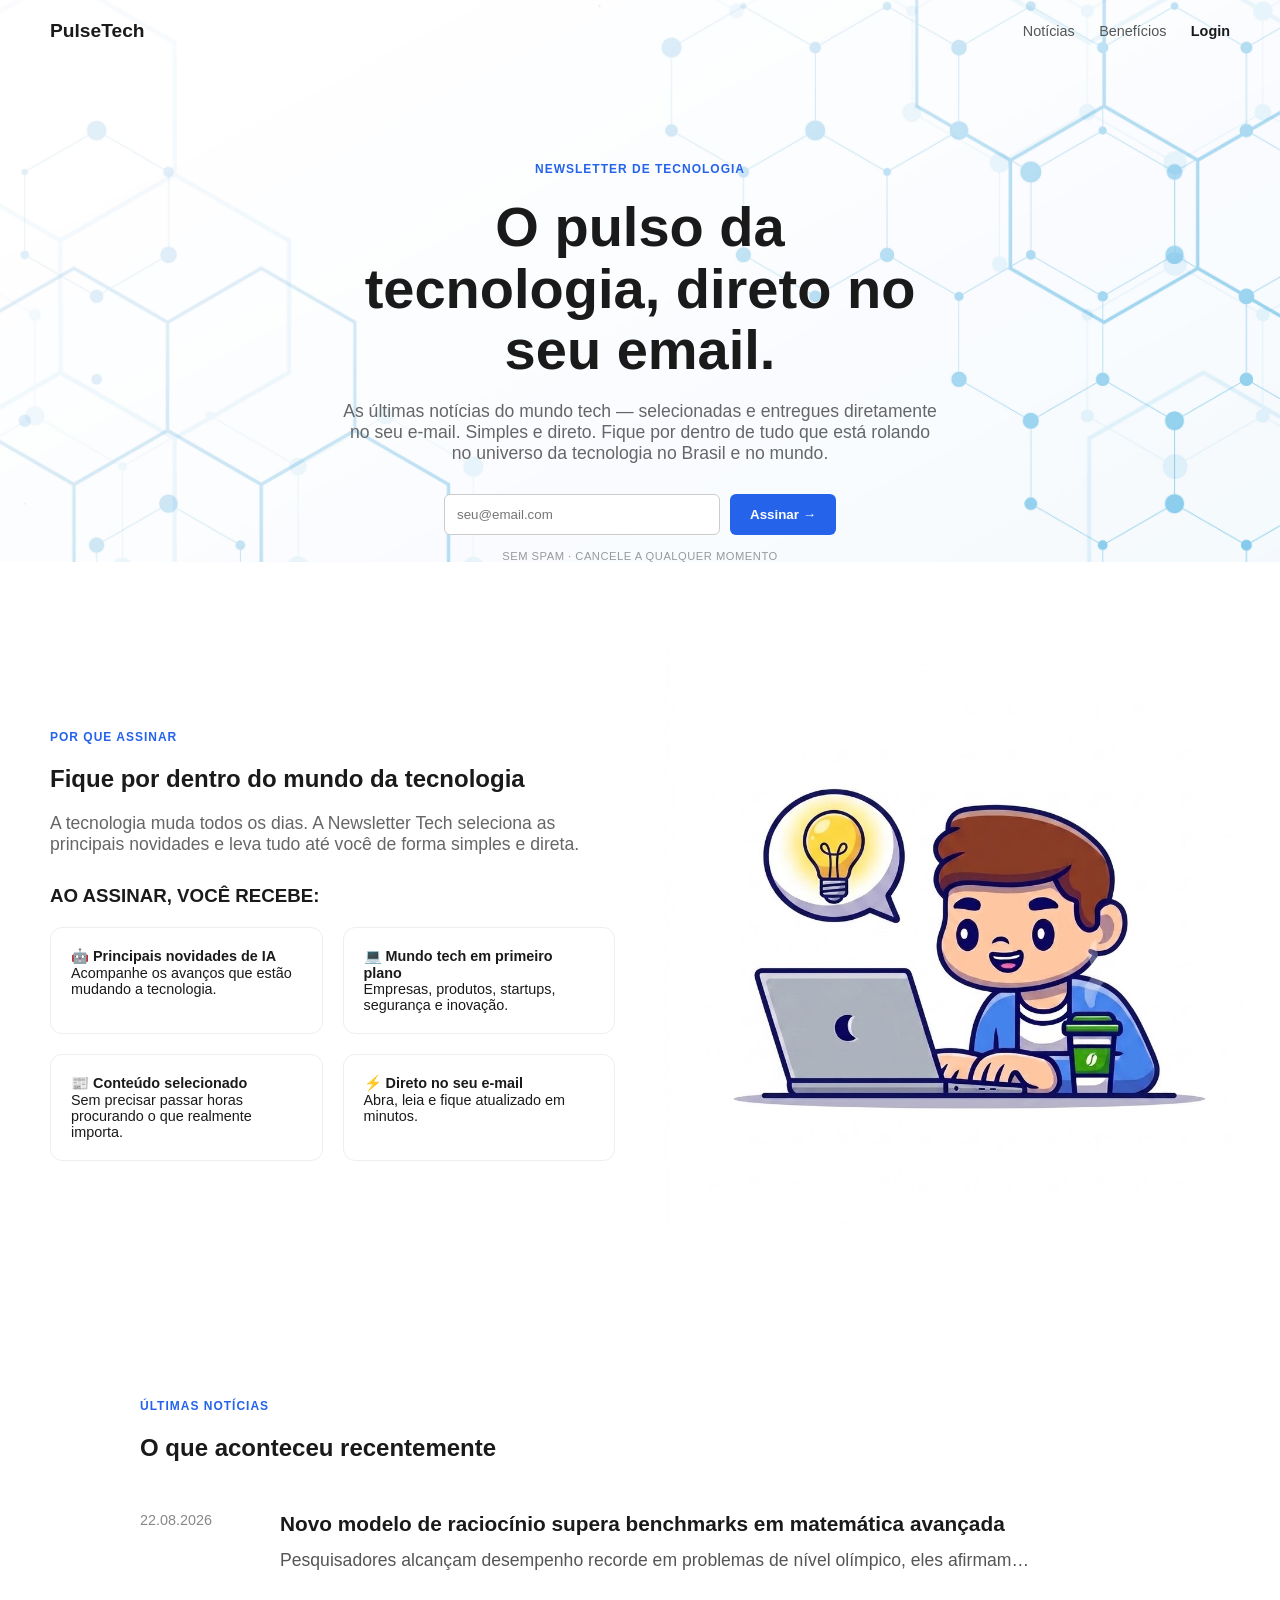
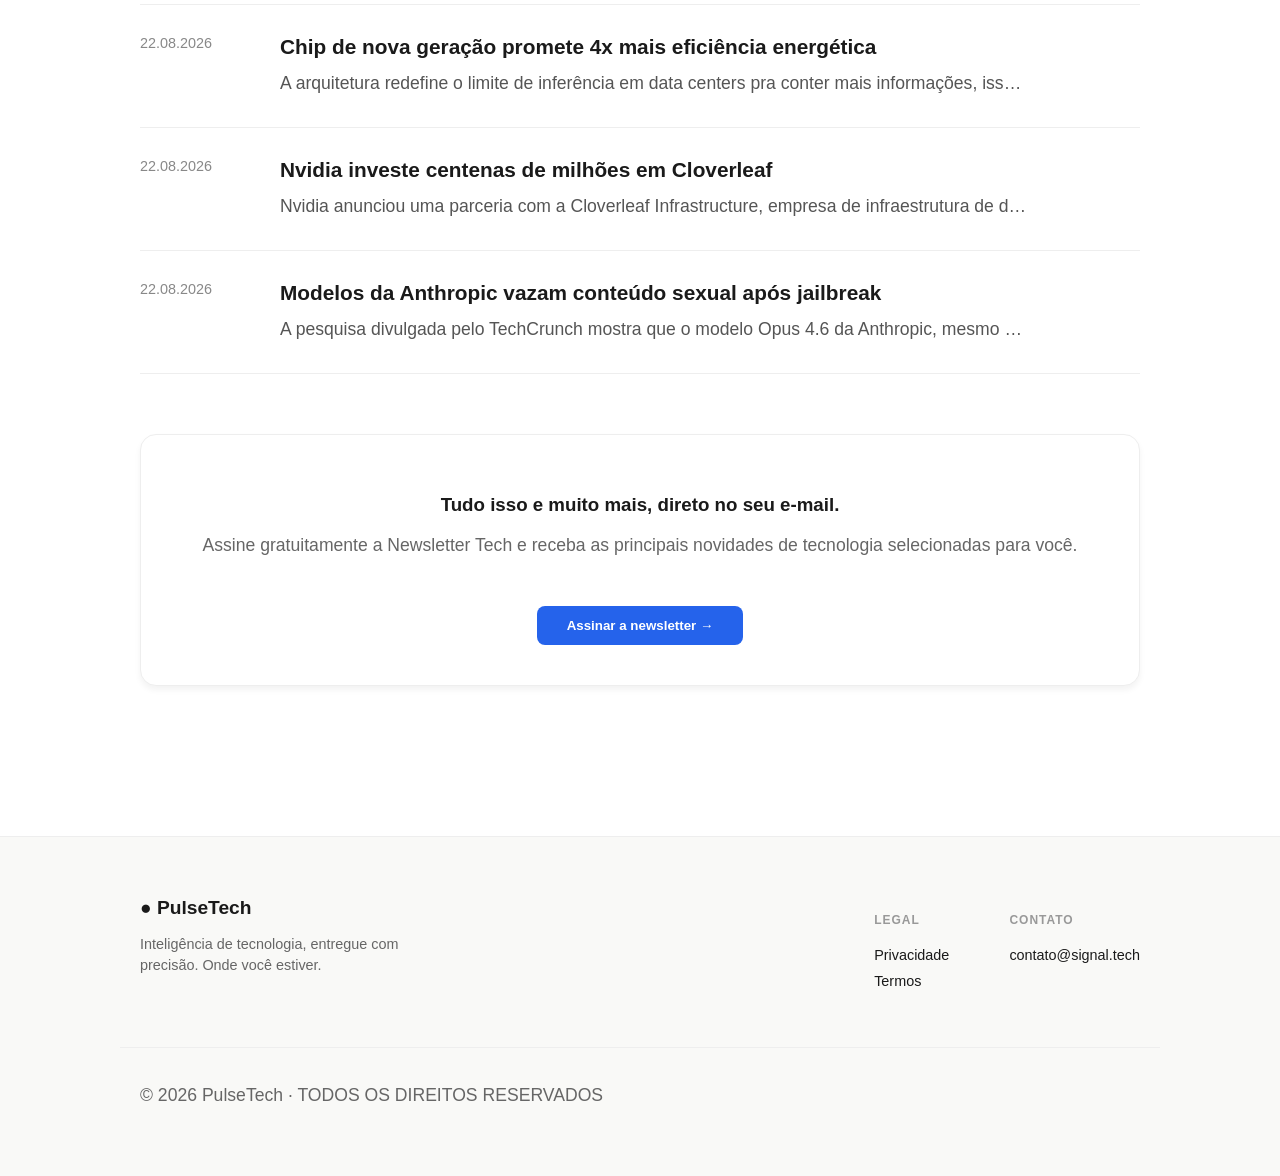
==== index.html @ c2359e37 "Add files via upload" ====
<!DOCTYPE html>
<html lang="pt-br">
<head>
    <meta charset="UTF-8">
    <meta name="viewport" content="width=device-width, initial-scale=1.0">
    <title>SIGNAL - Newsletter</title>
    <link rel="stylesheet" href="index.css">
</head>
<body>
    <header>
        <div class="logo">PulseTech</div>
        <nav>
            <a href="#">Notícias</a>
            <a href="#">Benefícios</a>
            <a href="#" class="btn-inscrever">Login</a>
        </nav>
    </header>

    <main class="main-content">
        <div class="label">NEWSLETTER DE TECNOLOGIA</div>
        <h1>O pulso da tecnologia, direto no seu email.</h1>
        <p>As últimas notícias do mundo tech 
            — selecionadas e entregues diretamente no 
            seu e-mail. Simples e direto. 
            Fique por dentro de tudo que está rolando no universo da 
            tecnologia no Brasil e no mundo.</p>
        
        <form id="newsletterForm">
            <input type="email" id="emailInput" placeholder="seu@email.com" required>
            <button type="submit">Assinar →</button>
        </form>
        <div class="footer-text">SEM SPAM · CANCELE A QUALQUER MOMENTO</div>
    </main>
    <section class="benefits-section">
    <div class="benefits-text">
        <span class="label">POR QUE ASSINAR</span>
        <h2>Fique por dentro do mundo da tecnologia</h2>
        <p>A tecnologia muda todos os dias. A Newsletter Tech seleciona as principais novidades e leva tudo até você de forma simples e direta.</p>
        
        <h3>AO ASSINAR, VOCÊ RECEBE:</h3>
        <div class="grid-cards">
            <div class="card">🤖 <strong>Principais novidades de IA</strong><br>Acompanhe os avanços que estão mudando a tecnologia.</div>
            <div class="card">💻 <strong>Mundo tech em primeiro plano</strong><br>Empresas, produtos, startups, segurança e inovação.</div>
            <div class="card">📰 <strong>Conteúdo selecionado</strong><br>Sem precisar passar horas procurando o que realmente importa.</div>
            <div class="card">⚡ <strong>Direto no seu e-mail</strong><br>Abra, leia e fique atualizado em minutos.</div>
        </div>
    </div>
    <div class="benefits-image">
        <img src="nova.jpg" alt="Ilustração">
    </div>
</section>
<section class="news-section">
    <span class="label">ÚLTIMAS NOTÍCIAS</span>
    <h2>O que aconteceu recentemente</h2>

    <div class="news-list">
        <div class="news-item">
            <span class="date">22.08.2026</span>
            <div>
                <strong>Novo modelo de raciocínio supera benchmarks em matemática avançada</strong>
                <p>Pesquisadores alcançam desempenho recorde em problemas de nível olímpico, 
                    eles afirmam que isso pode influenciar nas ideias e que...</p>
            </div>
        </div>
        <!-- Repita o bloco .news-item para as outras notícias -->
        <div class="news-item">
            <span class="date">22.08.2026</span>
            <div>
                <strong>Chip de nova geração promete 4x mais eficiência energética</strong>
                <p>A arquitetura redefine o limite de inferência em data centers pra conter mais
                    informações, isso significa que talvez não era o que os cientistas esp...
                </p>
            </div>
        </div>
        <div class="news-item">
            <span class="date">22.08.2026</span>
            <div>
                <strong>Nvidia investe centenas de milhões em Cloverleaf</strong>
                <p>Nvidia anunciou uma parceria com a Cloverleaf Infrastructure, 
                    empresa de infraestrutura de data centers fundada
                </p>
            </div>
        </div>
                <div class="news-item">
            <span class="date">22.08.2026</span>
            <div>
                <strong>Modelos da Anthropic vazam conteúdo sexual após jailbreak</strong>
                <p>A pesquisa divulgada pelo TechCrunch mostra que o modelo Opus 4.6 
                    da Anthropic, mesmo sem necessidade de estímulo
                </p>
            </div>
        </div>
    </div>

    <div class="final-cta">
        <h3>Tudo isso e muito mais, direto no seu e-mail.</h3>
        <p>Assine gratuitamente a Newsletter Tech e receba as principais novidades de tecnologia selecionadas para você.</p>
        <button>Assinar a newsletter →</button>
    </div>
</section>
<footer class="footer">
    <div class="footer-content">
        <div class="footer-brand">
            <div class="logo">● PulseTech</div>
            <p>Inteligência de tecnologia, entregue com precisão. Onde você estiver.</p>
        </div>
        
        <div class="footer-links">
            <div>
                <h4>LEGAL</h4>
                <a href="#">Privacidade</a>
                <a href="#">Termos</a>
            </div>
            <div>
                <h4>CONTATO</h4>
                <a href="mailto:contato@signal.tech">contato@signal.tech</a>
            </div>
        </div>
    </div>
    
    <div class="footer-bottom">
        <p>© 2026 PulseTech · TODOS OS DIREITOS RESERVADOS</p>
    </div>
</footer>



    <script src="script.js"></script>
</body>
</html>
---- index.css ----
body {
    margin: 0;
    font-family: -apple-system, BlinkMacSystemFont, "Segoe UI", Roboto, Helvetica, Arial, sans-serif;
    
    /* Configurações do GIF de fundo */
    background-image: url('fundo.jpg'); /* Substitua pelo nome exato do seu arquivo */
    background-size: cover;             /* Faz o GIF cobrir toda a tela */
    background-position: center;        /* Centraliza o GIF */
    background-repeat: no-repeat;       /* Não repete a imagem */
    background-attachment: fixed;       /* O fundo fica parado ao rolar a página */
    
    color: #1a1a1a;
    display: flex;
    flex-direction: column;
    align-items: center;
    min-height: 100vh;
}


header {
    width: 100%;
    padding: 20px 50px;
    display: flex;
    justify-content: space-between;
    align-items: center;
    box-sizing: border-box;
}

.logo { font-weight: bold; font-size: 1.2rem; }

nav a { margin-left: 20px; text-decoration: none; color: #555; font-size: 0.9rem; }
.btn-inscrever { color: #1a1a1a; font-weight: bold; }

.main-content {
    text-align: center;
    margin-top: 100px;
    max-width: 600px;
    padding: 0 20px;
}

.label { color: #2563eb; font-size: 0.75rem; letter-spacing: 1px; font-weight: bold; margin-bottom: 20px; }
h1 { font-size: 3.5rem; line-height: 1.1; margin: 20px 0; }
p { color: #666; font-size: 1.1rem; margin-bottom: 30px; }

form { display: flex; gap: 10px; justify-content: center; }
input { padding: 12px; border: 1px solid #ccc; border-radius: 6px; width: 250px; }
button { background: #2563eb; color: white; border: none; padding: 12px 20px; border-radius: 6px; cursor: pointer; font-weight: bold; }

.footer-text { margin-top: 15px; font-size: 0.7rem; color: #999; letter-spacing: 0.5px; }

.benefits-section {
    display: flex;
    padding: 80px 50px;
    gap: 50px;
    align-items: center;
    background: #fff;
}

.benefits-text { flex: 1; }
.grid-cards {
    display: grid;
    grid-template-columns: 1fr 1fr;
    gap: 20px;
    margin-top: 20px;
}

.card {
    padding: 20px;
    border: 1px solid #eee;
    border-radius: 12px;
    font-size: 0.9rem;
}

.benefits-image {
    flex: 1;
    text-align: center;
    position: relative;
}

.benefits-image img { width: 100%; border-radius: 20px; }

/* Ajuste simples para os badges (você pode posicionar com absolute se preferir) */
.badge { background: #f0f0f0; padding: 5px 10px; border-radius: 5px; display: inline-block; margin-top: 10px; }

.benefits-image img {
    width: 400%;
    max-width: 600px;   /* Limita o tamanho máximo da imagem */
    border-radius: 15px;
}

.news-section {
    /* Aumentei de 800px para 1000px para ocupar mais espaço lateral */
    max-width: 1000px; 
    width: 90%; /* Garante que ela seja responsiva */
    margin: 50px auto;
    padding: 20px;
}

.news-item {
    display: flex;
    gap: 40px; 
    padding: 30px 0;
    border-bottom: 1px solid #eee;
    align-items: flex-start;
}

.date { 
    color: #888; 
    font-size: 0.9rem; 
    min-width: 100px; /* Um pouco mais de espaço para a data */
}

.news-item strong {
    font-size: 1.3rem; /* Título um pouco maior */
    display: block;
    margin-bottom: 10px;
    color: #1a1a1a;
}

.news-item p {
    font-size: 1.1rem; /* Texto da descrição maior */
    color: #555;
    line-height: 1.6;
    margin: 0;
    
    /* Regras para o efeito de reticências (...) */
    white-space: nowrap;      /* Mantém em uma linha */
    overflow: hidden;         /* Esconde o excesso */
    text-overflow: ellipsis;  /* Adiciona os ... */
    max-width: 750px;         /* Define a largura máxima do texto */
}


.final-cta {
    margin-top: 60px;
    padding: 40px;
    border: 1px solid #eee;
    border-radius: 16px;
    text-align: center;
    background: #fff;
    box-shadow: 0 4px 6px rgba(0,0,0,0.05);
}

.final-cta button {
    margin-top: 20px;
    background: #2563eb;
    color: white;
    padding: 12px 30px;
    border: none;
    border-radius: 8px;
    cursor: pointer;
}

.footer {
    width: 100%;
    background: #f9f9f7; /* Cor de fundo suave */
    padding: 60px 0 20px 0;
    margin-top: 80px;
    border-top: 1px solid #eee;
}

.footer-content {
    max-width: 1000px;
    margin: 0 auto;
    display: flex;
    justify-content: space-between;
    padding: 0 20px;
}

.footer-brand { max-width: 300px; }
.footer-brand .logo { margin-bottom: 15px; color: #1a1a1a; }
.footer-brand p { font-size: 0.9rem; color: #666; line-height: 1.5; }

.footer-links {
    display: flex;
    gap: 60px;
}

.footer-links h4 {
    font-size: 0.75rem;
    letter-spacing: 1px;
    color: #999;
    margin-bottom: 20px;
}

.footer-links a {
    display: block;
    color: #1a1a1a;
    text-decoration: none;
    font-size: 0.9rem;
    margin-bottom: 10px;
}

.footer-bottom {
    max-width: 1000px;
    margin: 40px auto 0;
    padding: 20px;
    border-top: 1px solid #eee;
    font-size: 0.75rem;
    color: #999;
}
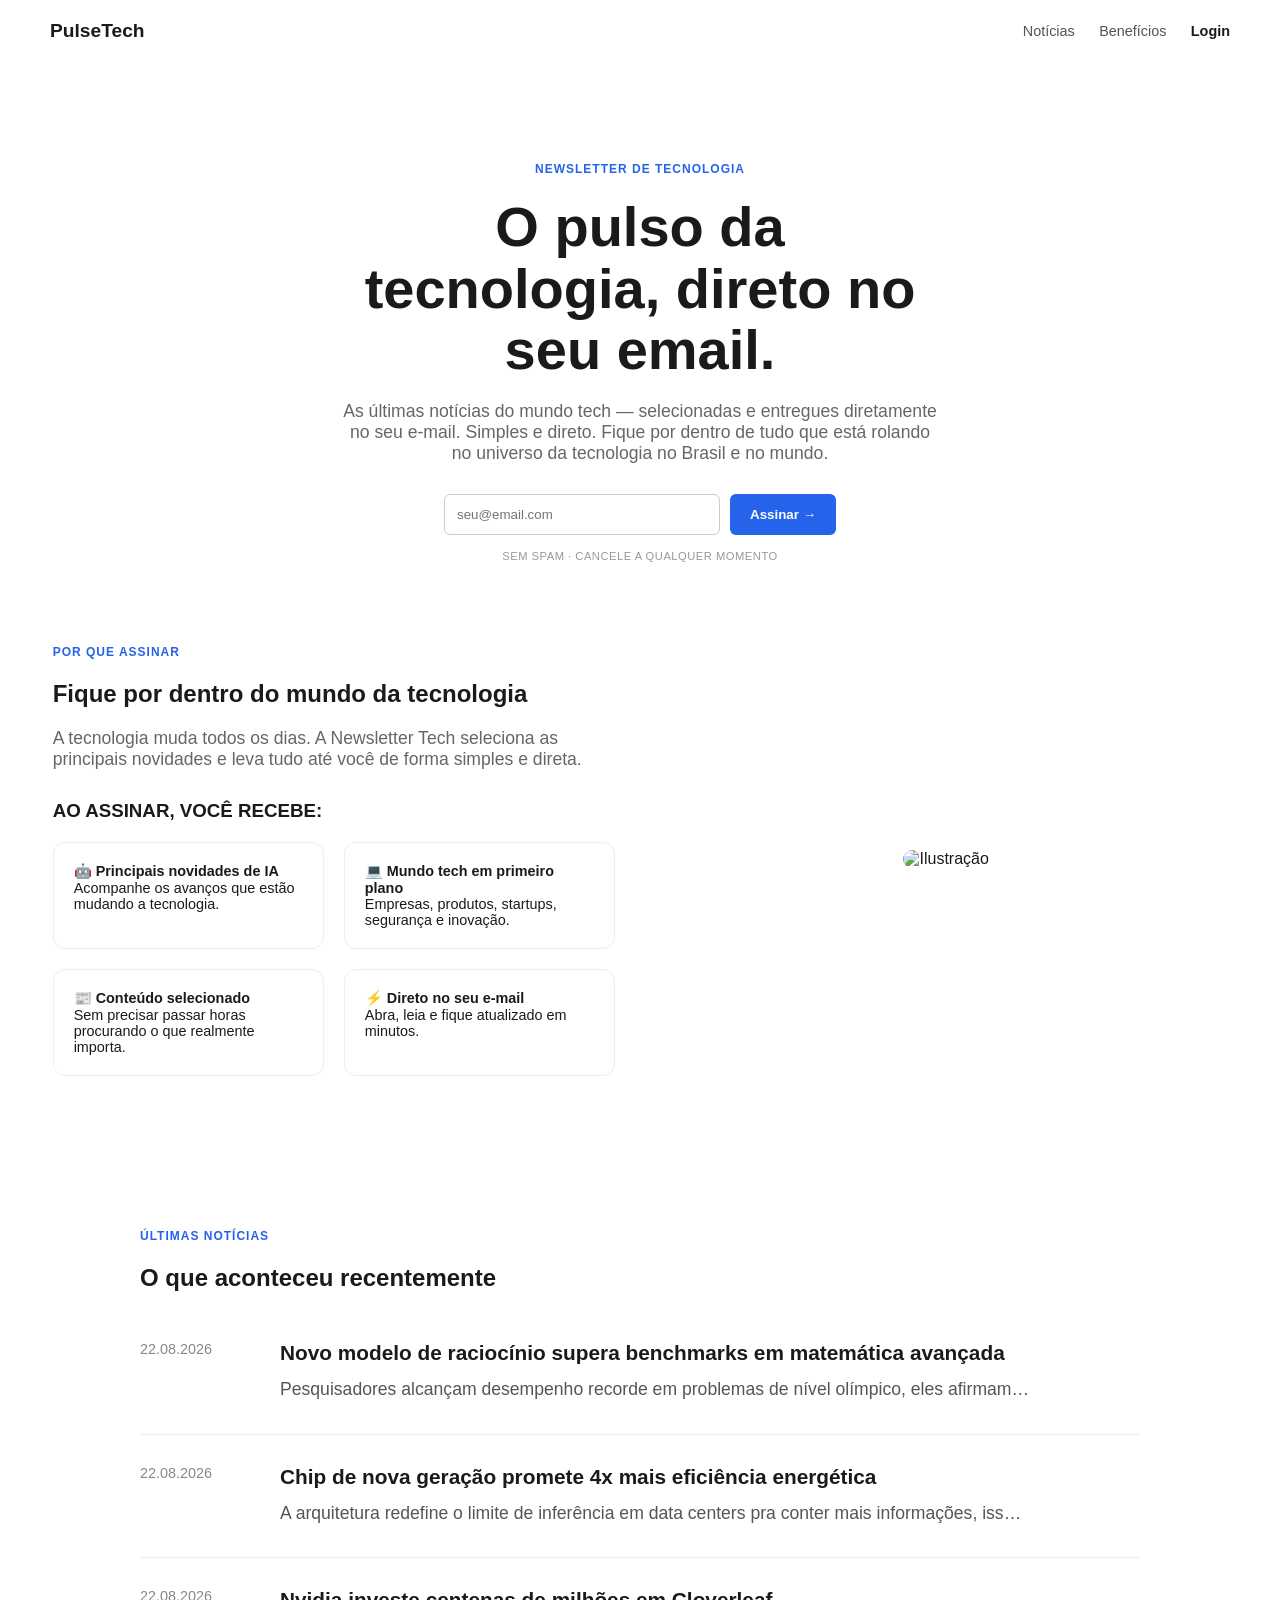
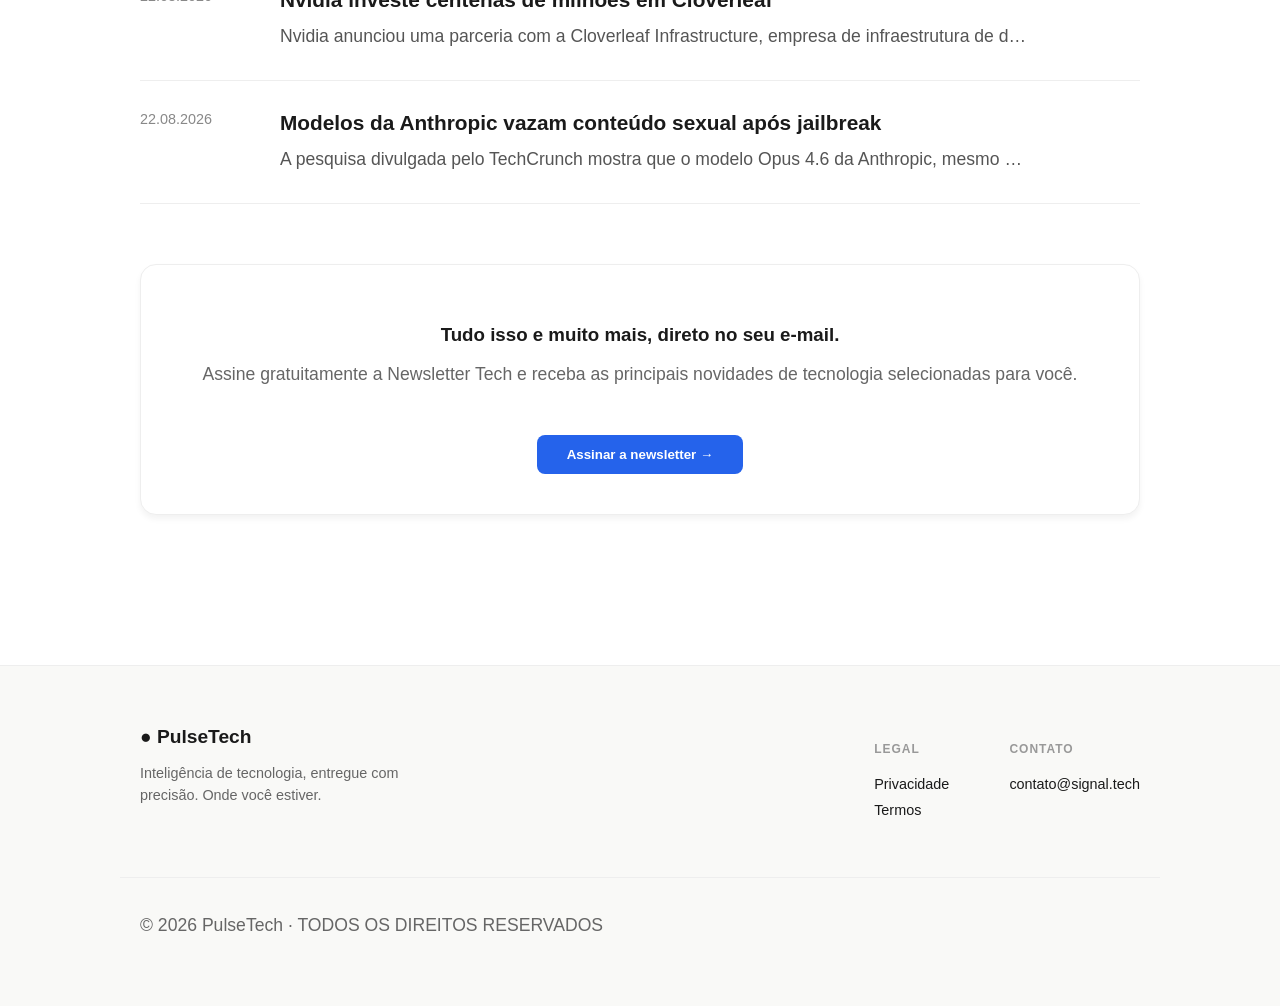
==== commit bb495558: "Add files via upload" ====
--- a/index.html
+++ b/index.html
@@ -46,7 +46,7 @@
         </div>
     </div>
     <div class="benefits-image">
-        <img src="nova.jpg" alt="Ilustração">
+        <img src="imagens/nova.jpg" alt="Ilustração">
     </div>
 </section>
 <section class="news-section">
--- a/index.css
+++ b/index.css
@@ -3,7 +3,7 @@
     font-family: -apple-system, BlinkMacSystemFont, "Segoe UI", Roboto, Helvetica, Arial, sans-serif;
     
     /* Configurações do GIF de fundo */
-    background-image: url('fundo.jpg'); /* Substitua pelo nome exato do seu arquivo */
+    background-image: url('imagens/fundo.jpg'); /* Substitua pelo nome exato do seu arquivo */
     background-size: cover;             /* Faz o GIF cobrir toda a tela */
     background-position: center;        /* Centraliza o GIF */
     background-repeat: no-repeat;       /* Não repete a imagem */
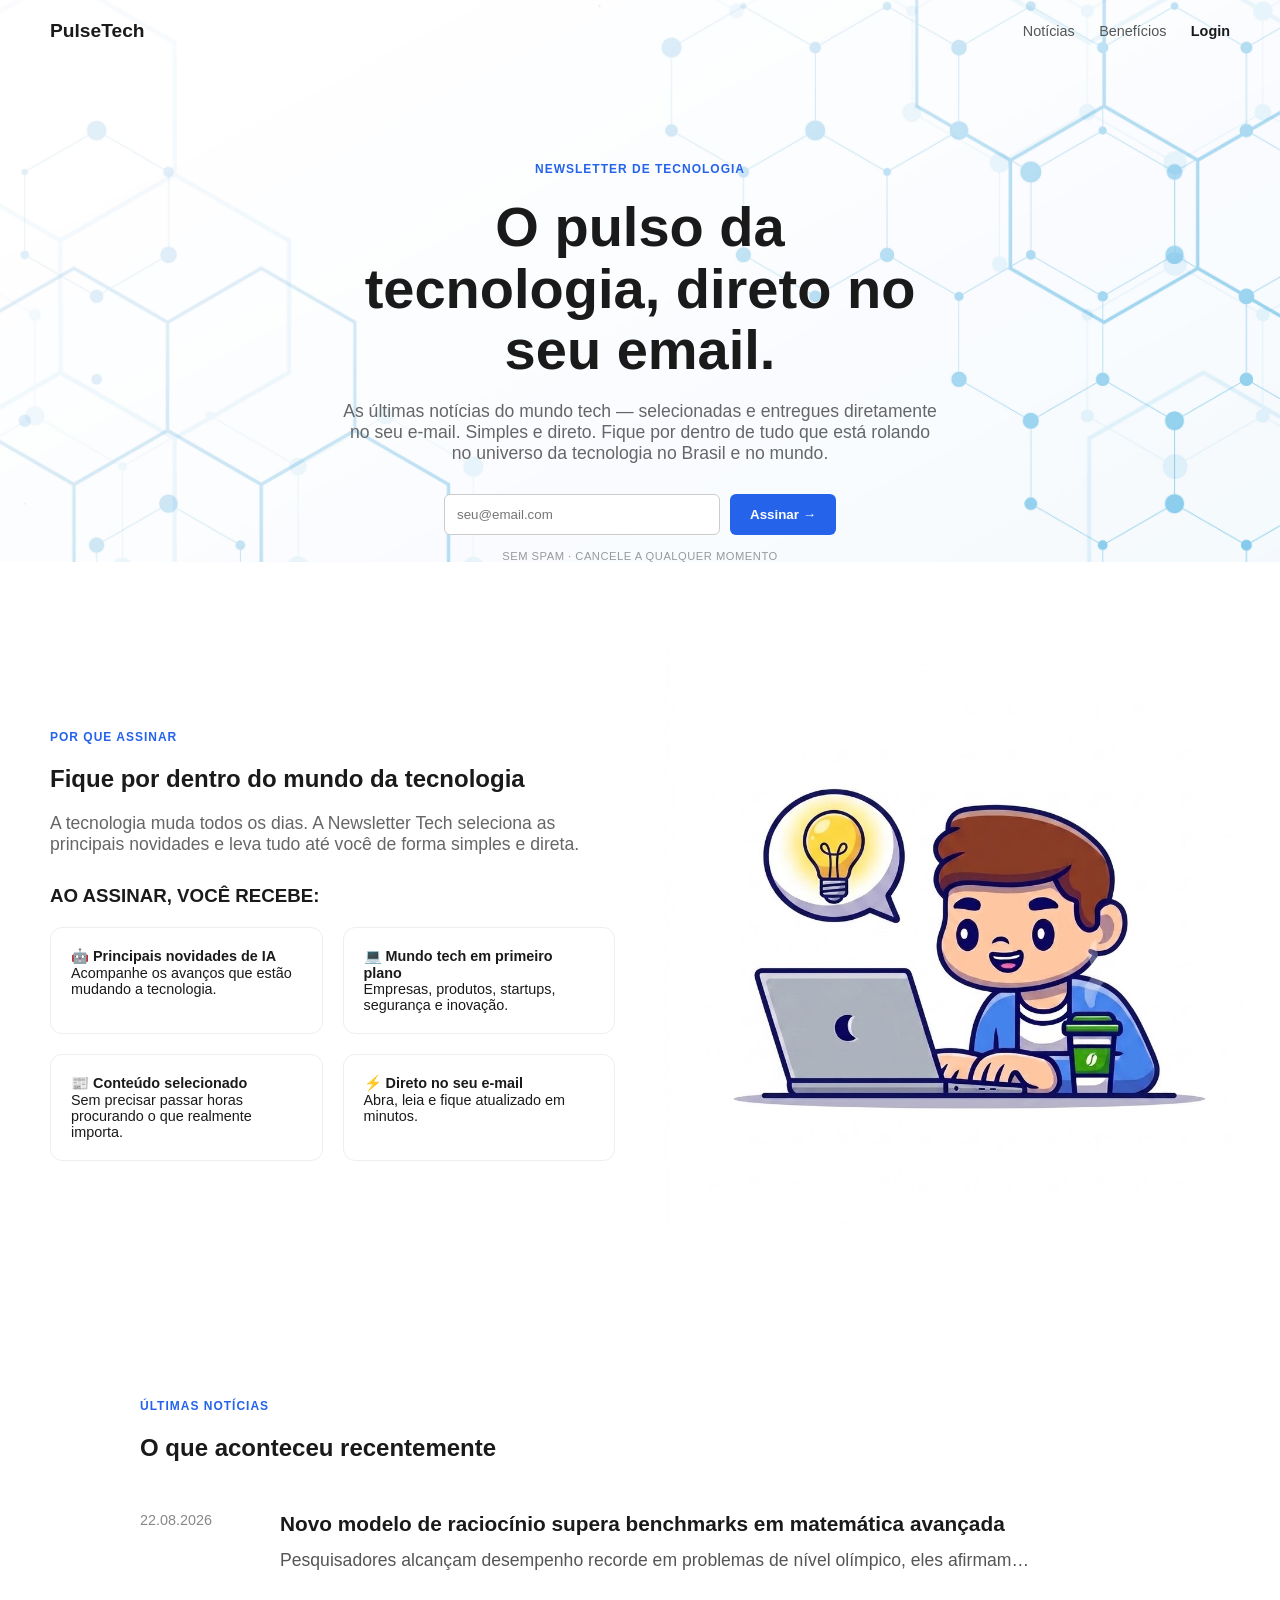
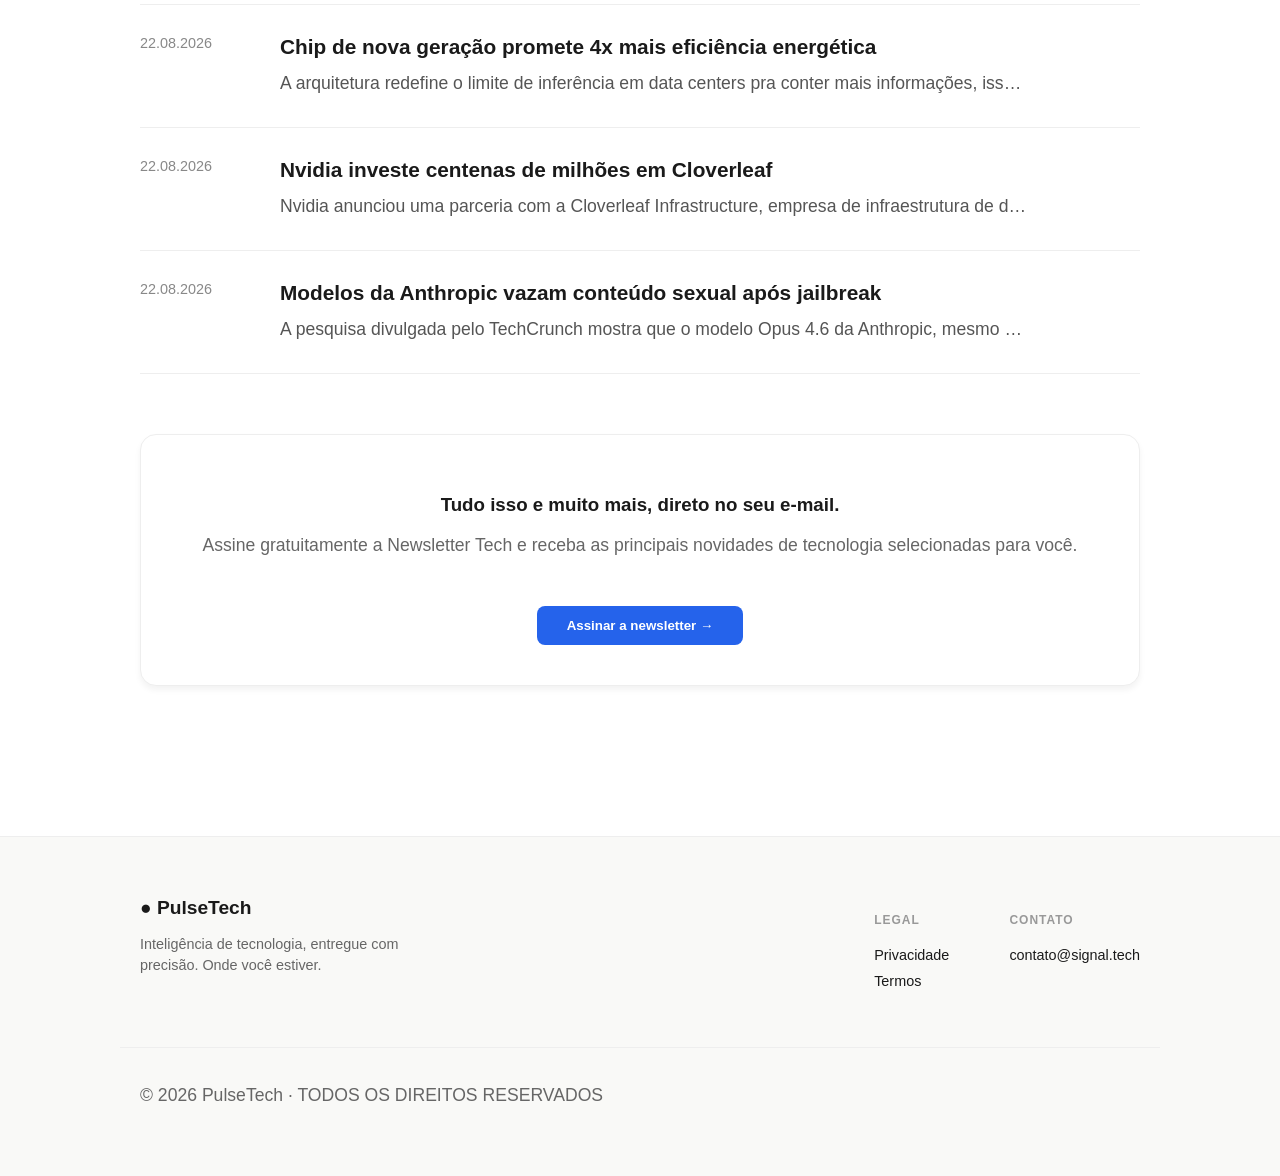
==== commit 0b0fcf9f: "subir" ====
--- a/index.html
+++ b/index.html
@@ -1,130 +1,130 @@
-<!DOCTYPE html>
-<html lang="pt-br">
-<head>
-    <meta charset="UTF-8">
-    <meta name="viewport" content="width=device-width, initial-scale=1.0">
-    <title>SIGNAL - Newsletter</title>
-    <link rel="stylesheet" href="index.css">
-</head>
-<body>
-    <header>
-        <div class="logo">PulseTech</div>
-        <nav>
-            <a href="#">Notícias</a>
-            <a href="#">Benefícios</a>
-            <a href="#" class="btn-inscrever">Login</a>
-        </nav>
-    </header>
-
-    <main class="main-content">
-        <div class="label">NEWSLETTER DE TECNOLOGIA</div>
-        <h1>O pulso da tecnologia, direto no seu email.</h1>
-        <p>As últimas notícias do mundo tech 
-            — selecionadas e entregues diretamente no 
-            seu e-mail. Simples e direto. 
-            Fique por dentro de tudo que está rolando no universo da 
-            tecnologia no Brasil e no mundo.</p>
-        
-        <form id="newsletterForm">
-            <input type="email" id="emailInput" placeholder="seu@email.com" required>
-            <button type="submit">Assinar →</button>
-        </form>
-        <div class="footer-text">SEM SPAM · CANCELE A QUALQUER MOMENTO</div>
-    </main>
-    <section class="benefits-section">
-    <div class="benefits-text">
-        <span class="label">POR QUE ASSINAR</span>
-        <h2>Fique por dentro do mundo da tecnologia</h2>
-        <p>A tecnologia muda todos os dias. A Newsletter Tech seleciona as principais novidades e leva tudo até você de forma simples e direta.</p>
-        
-        <h3>AO ASSINAR, VOCÊ RECEBE:</h3>
-        <div class="grid-cards">
-            <div class="card">🤖 <strong>Principais novidades de IA</strong><br>Acompanhe os avanços que estão mudando a tecnologia.</div>
-            <div class="card">💻 <strong>Mundo tech em primeiro plano</strong><br>Empresas, produtos, startups, segurança e inovação.</div>
-            <div class="card">📰 <strong>Conteúdo selecionado</strong><br>Sem precisar passar horas procurando o que realmente importa.</div>
-            <div class="card">⚡ <strong>Direto no seu e-mail</strong><br>Abra, leia e fique atualizado em minutos.</div>
-        </div>
-    </div>
-    <div class="benefits-image">
-        <img src="imagens/nova.jpg" alt="Ilustração">
-    </div>
-</section>
-<section class="news-section">
-    <span class="label">ÚLTIMAS NOTÍCIAS</span>
-    <h2>O que aconteceu recentemente</h2>
-
-    <div class="news-list">
-        <div class="news-item">
-            <span class="date">22.08.2026</span>
-            <div>
-                <strong>Novo modelo de raciocínio supera benchmarks em matemática avançada</strong>
-                <p>Pesquisadores alcançam desempenho recorde em problemas de nível olímpico, 
-                    eles afirmam que isso pode influenciar nas ideias e que...</p>
-            </div>
-        </div>
-        <!-- Repita o bloco .news-item para as outras notícias -->
-        <div class="news-item">
-            <span class="date">22.08.2026</span>
-            <div>
-                <strong>Chip de nova geração promete 4x mais eficiência energética</strong>
-                <p>A arquitetura redefine o limite de inferência em data centers pra conter mais
-                    informações, isso significa que talvez não era o que os cientistas esp...
-                </p>
-            </div>
-        </div>
-        <div class="news-item">
-            <span class="date">22.08.2026</span>
-            <div>
-                <strong>Nvidia investe centenas de milhões em Cloverleaf</strong>
-                <p>Nvidia anunciou uma parceria com a Cloverleaf Infrastructure, 
-                    empresa de infraestrutura de data centers fundada
-                </p>
-            </div>
-        </div>
-                <div class="news-item">
-            <span class="date">22.08.2026</span>
-            <div>
-                <strong>Modelos da Anthropic vazam conteúdo sexual após jailbreak</strong>
-                <p>A pesquisa divulgada pelo TechCrunch mostra que o modelo Opus 4.6 
-                    da Anthropic, mesmo sem necessidade de estímulo
-                </p>
-            </div>
-        </div>
-    </div>
-
-    <div class="final-cta">
-        <h3>Tudo isso e muito mais, direto no seu e-mail.</h3>
-        <p>Assine gratuitamente a Newsletter Tech e receba as principais novidades de tecnologia selecionadas para você.</p>
-        <button>Assinar a newsletter →</button>
-    </div>
-</section>
-<footer class="footer">
-    <div class="footer-content">
-        <div class="footer-brand">
-            <div class="logo">● PulseTech</div>
-            <p>Inteligência de tecnologia, entregue com precisão. Onde você estiver.</p>
-        </div>
-        
-        <div class="footer-links">
-            <div>
-                <h4>LEGAL</h4>
-                <a href="#">Privacidade</a>
-                <a href="#">Termos</a>
-            </div>
-            <div>
-                <h4>CONTATO</h4>
-                <a href="mailto:contato@signal.tech">contato@signal.tech</a>
-            </div>
-        </div>
-    </div>
-    
-    <div class="footer-bottom">
-        <p>© 2026 PulseTech · TODOS OS DIREITOS RESERVADOS</p>
-    </div>
-</footer>
-
-
-
-    <script src="script.js"></script>
-</body>
-</html>
+<!DOCTYPE html>
+<html lang="pt-br">
+<head>
+    <meta charset="UTF-8">
+    <meta name="viewport" content="width=device-width, initial-scale=1.0">
+    <title>SIGNAL - Newsletter</title>
+    <link rel="stylesheet" href="index.css">
+</head>
+<body>
+    <header>
+        <div class="logo">PulseTech</div>
+        <nav>
+            <a href="#">Notícias</a>
+            <a href="#">Benefícios</a>
+            <a href="#" class="btn-inscrever">Login</a>
+        </nav>
+    </header>
+
+    <main class="main-content">
+        <div class="label">NEWSLETTER DE TECNOLOGIA</div>
+        <h1>O pulso da tecnologia, direto no seu email.</h1>
+        <p>As últimas notícias do mundo tech 
+            — selecionadas e entregues diretamente no 
+            seu e-mail. Simples e direto. 
+            Fique por dentro de tudo que está rolando no universo da 
+            tecnologia no Brasil e no mundo.</p>
+        
+        <form id="newsletterForm">
+            <input type="email" id="emailInput" placeholder="seu@email.com" required>
+            <button type="submit">Assinar →</button>
+        </form>
+        <div class="footer-text">SEM SPAM · CANCELE A QUALQUER MOMENTO</div>
+    </main>
+    <section class="benefits-section">
+    <div class="benefits-text">
+        <span class="label">POR QUE ASSINAR</span>
+        <h2>Fique por dentro do mundo da tecnologia</h2>
+        <p>A tecnologia muda todos os dias. A Newsletter Tech seleciona as principais novidades e leva tudo até você de forma simples e direta.</p>
+        
+        <h3>AO ASSINAR, VOCÊ RECEBE:</h3>
+        <div class="grid-cards">
+            <div class="card">🤖 <strong>Principais novidades de IA</strong><br>Acompanhe os avanços que estão mudando a tecnologia.</div>
+            <div class="card">💻 <strong>Mundo tech em primeiro plano</strong><br>Empresas, produtos, startups, segurança e inovação.</div>
+            <div class="card">📰 <strong>Conteúdo selecionado</strong><br>Sem precisar passar horas procurando o que realmente importa.</div>
+            <div class="card">⚡ <strong>Direto no seu e-mail</strong><br>Abra, leia e fique atualizado em minutos.</div>
+        </div>
+    </div>
+    <div class="benefits-image">
+        <img src="imagens/nova.jpg" alt="Ilustração">
+    </div>
+</section>
+<section class="news-section">
+    <span class="label">ÚLTIMAS NOTÍCIAS</span>
+    <h2>O que aconteceu recentemente</h2>
+
+    <div class="news-list">
+        <div class="news-item">
+            <span class="date">22.08.2026</span>
+            <div>
+                <strong>Novo modelo de raciocínio supera benchmarks em matemática avançada</strong>
+                <p>Pesquisadores alcançam desempenho recorde em problemas de nível olímpico, 
+                    eles afirmam que isso pode influenciar nas ideias e que...</p>
+            </div>
+        </div>
+        <!-- Repita o bloco .news-item para as outras notícias -->
+        <div class="news-item">
+            <span class="date">22.08.2026</span>
+            <div>
+                <strong>Chip de nova geração promete 4x mais eficiência energética</strong>
+                <p>A arquitetura redefine o limite de inferência em data centers pra conter mais
+                    informações, isso significa que talvez não era o que os cientistas esp...
+                </p>
+            </div>
+        </div>
+        <div class="news-item">
+            <span class="date">22.08.2026</span>
+            <div>
+                <strong>Nvidia investe centenas de milhões em Cloverleaf</strong>
+                <p>Nvidia anunciou uma parceria com a Cloverleaf Infrastructure, 
+                    empresa de infraestrutura de data centers fundada
+                </p>
+            </div>
+        </div>
+                <div class="news-item">
+            <span class="date">22.08.2026</span>
+            <div>
+                <strong>Modelos da Anthropic vazam conteúdo sexual após jailbreak</strong>
+                <p>A pesquisa divulgada pelo TechCrunch mostra que o modelo Opus 4.6 
+                    da Anthropic, mesmo sem necessidade de estímulo
+                </p>
+            </div>
+        </div>
+    </div>
+
+    <div class="final-cta">
+        <h3>Tudo isso e muito mais, direto no seu e-mail.</h3>
+        <p>Assine gratuitamente a Newsletter Tech e receba as principais novidades de tecnologia selecionadas para você.</p>
+        <button>Assinar a newsletter →</button>
+    </div>
+</section>
+<footer class="footer">
+    <div class="footer-content">
+        <div class="footer-brand">
+            <div class="logo">● PulseTech</div>
+            <p>Inteligência de tecnologia, entregue com precisão. Onde você estiver.</p>
+        </div>
+        
+        <div class="footer-links">
+            <div>
+                <h4>LEGAL</h4>
+                <a href="#">Privacidade</a>
+                <a href="#">Termos</a>
+            </div>
+            <div>
+                <h4>CONTATO</h4>
+                <a href="mailto:contato@signal.tech">contato@signal.tech</a>
+            </div>
+        </div>
+    </div>
+    
+    <div class="footer-bottom">
+        <p>© 2026 PulseTech · TODOS OS DIREITOS RESERVADOS</p>
+    </div>
+</footer>
+
+
+
+    <script src="script.js"></script>
+</body>
+</html>
--- a/index.css
+++ b/index.css
@@ -1,201 +1,201 @@
-body {
-    margin: 0;
-    font-family: -apple-system, BlinkMacSystemFont, "Segoe UI", Roboto, Helvetica, Arial, sans-serif;
-    
-    /* Configurações do GIF de fundo */
-    background-image: url('imagens/fundo.jpg'); /* Substitua pelo nome exato do seu arquivo */
-    background-size: cover;             /* Faz o GIF cobrir toda a tela */
-    background-position: center;        /* Centraliza o GIF */
-    background-repeat: no-repeat;       /* Não repete a imagem */
-    background-attachment: fixed;       /* O fundo fica parado ao rolar a página */
-    
-    color: #1a1a1a;
-    display: flex;
-    flex-direction: column;
-    align-items: center;
-    min-height: 100vh;
-}
-
-
-header {
-    width: 100%;
-    padding: 20px 50px;
-    display: flex;
-    justify-content: space-between;
-    align-items: center;
-    box-sizing: border-box;
-}
-
-.logo { font-weight: bold; font-size: 1.2rem; }
-
-nav a { margin-left: 20px; text-decoration: none; color: #555; font-size: 0.9rem; }
-.btn-inscrever { color: #1a1a1a; font-weight: bold; }
-
-.main-content {
-    text-align: center;
-    margin-top: 100px;
-    max-width: 600px;
-    padding: 0 20px;
-}
-
-.label { color: #2563eb; font-size: 0.75rem; letter-spacing: 1px; font-weight: bold; margin-bottom: 20px; }
-h1 { font-size: 3.5rem; line-height: 1.1; margin: 20px 0; }
-p { color: #666; font-size: 1.1rem; margin-bottom: 30px; }
-
-form { display: flex; gap: 10px; justify-content: center; }
-input { padding: 12px; border: 1px solid #ccc; border-radius: 6px; width: 250px; }
-button { background: #2563eb; color: white; border: none; padding: 12px 20px; border-radius: 6px; cursor: pointer; font-weight: bold; }
-
-.footer-text { margin-top: 15px; font-size: 0.7rem; color: #999; letter-spacing: 0.5px; }
-
-.benefits-section {
-    display: flex;
-    padding: 80px 50px;
-    gap: 50px;
-    align-items: center;
-    background: #fff;
-}
-
-.benefits-text { flex: 1; }
-.grid-cards {
-    display: grid;
-    grid-template-columns: 1fr 1fr;
-    gap: 20px;
-    margin-top: 20px;
-}
-
-.card {
-    padding: 20px;
-    border: 1px solid #eee;
-    border-radius: 12px;
-    font-size: 0.9rem;
-}
-
-.benefits-image {
-    flex: 1;
-    text-align: center;
-    position: relative;
-}
-
-.benefits-image img { width: 100%; border-radius: 20px; }
-
-/* Ajuste simples para os badges (você pode posicionar com absolute se preferir) */
-.badge { background: #f0f0f0; padding: 5px 10px; border-radius: 5px; display: inline-block; margin-top: 10px; }
-
-.benefits-image img {
-    width: 400%;
-    max-width: 600px;   /* Limita o tamanho máximo da imagem */
-    border-radius: 15px;
-}
-
-.news-section {
-    /* Aumentei de 800px para 1000px para ocupar mais espaço lateral */
-    max-width: 1000px; 
-    width: 90%; /* Garante que ela seja responsiva */
-    margin: 50px auto;
-    padding: 20px;
-}
-
-.news-item {
-    display: flex;
-    gap: 40px; 
-    padding: 30px 0;
-    border-bottom: 1px solid #eee;
-    align-items: flex-start;
-}
-
-.date { 
-    color: #888; 
-    font-size: 0.9rem; 
-    min-width: 100px; /* Um pouco mais de espaço para a data */
-}
-
-.news-item strong {
-    font-size: 1.3rem; /* Título um pouco maior */
-    display: block;
-    margin-bottom: 10px;
-    color: #1a1a1a;
-}
-
-.news-item p {
-    font-size: 1.1rem; /* Texto da descrição maior */
-    color: #555;
-    line-height: 1.6;
-    margin: 0;
-    
-    /* Regras para o efeito de reticências (...) */
-    white-space: nowrap;      /* Mantém em uma linha */
-    overflow: hidden;         /* Esconde o excesso */
-    text-overflow: ellipsis;  /* Adiciona os ... */
-    max-width: 750px;         /* Define a largura máxima do texto */
-}
-
-
-.final-cta {
-    margin-top: 60px;
-    padding: 40px;
-    border: 1px solid #eee;
-    border-radius: 16px;
-    text-align: center;
-    background: #fff;
-    box-shadow: 0 4px 6px rgba(0,0,0,0.05);
-}
-
-.final-cta button {
-    margin-top: 20px;
-    background: #2563eb;
-    color: white;
-    padding: 12px 30px;
-    border: none;
-    border-radius: 8px;
-    cursor: pointer;
-}
-
-.footer {
-    width: 100%;
-    background: #f9f9f7; /* Cor de fundo suave */
-    padding: 60px 0 20px 0;
-    margin-top: 80px;
-    border-top: 1px solid #eee;
-}
-
-.footer-content {
-    max-width: 1000px;
-    margin: 0 auto;
-    display: flex;
-    justify-content: space-between;
-    padding: 0 20px;
-}
-
-.footer-brand { max-width: 300px; }
-.footer-brand .logo { margin-bottom: 15px; color: #1a1a1a; }
-.footer-brand p { font-size: 0.9rem; color: #666; line-height: 1.5; }
-
-.footer-links {
-    display: flex;
-    gap: 60px;
-}
-
-.footer-links h4 {
-    font-size: 0.75rem;
-    letter-spacing: 1px;
-    color: #999;
-    margin-bottom: 20px;
-}
-
-.footer-links a {
-    display: block;
-    color: #1a1a1a;
-    text-decoration: none;
-    font-size: 0.9rem;
-    margin-bottom: 10px;
-}
-
-.footer-bottom {
-    max-width: 1000px;
-    margin: 40px auto 0;
-    padding: 20px;
-    border-top: 1px solid #eee;
-    font-size: 0.75rem;
-    color: #999;
-}
+body {
+    margin: 0;
+    font-family: -apple-system, BlinkMacSystemFont, "Segoe UI", Roboto, Helvetica, Arial, sans-serif;
+    
+    /* Configurações do GIF de fundo */
+    background-image: url('imagens/fundo.jpg'); /* Substitua pelo nome exato do seu arquivo */
+    background-size: cover;             /* Faz o GIF cobrir toda a tela */
+    background-position: center;        /* Centraliza o GIF */
+    background-repeat: no-repeat;       /* Não repete a imagem */
+    background-attachment: fixed;       /* O fundo fica parado ao rolar a página */
+    
+    color: #1a1a1a;
+    display: flex;
+    flex-direction: column;
+    align-items: center;
+    min-height: 100vh;
+}
+
+
+header {
+    width: 100%;
+    padding: 20px 50px;
+    display: flex;
+    justify-content: space-between;
+    align-items: center;
+    box-sizing: border-box;
+}
+
+.logo { font-weight: bold; font-size: 1.2rem; }
+
+nav a { margin-left: 20px; text-decoration: none; color: #555; font-size: 0.9rem; }
+.btn-inscrever { color: #1a1a1a; font-weight: bold; }
+
+.main-content {
+    text-align: center;
+    margin-top: 100px;
+    max-width: 600px;
+    padding: 0 20px;
+}
+
+.label { color: #2563eb; font-size: 0.75rem; letter-spacing: 1px; font-weight: bold; margin-bottom: 20px; }
+h1 { font-size: 3.5rem; line-height: 1.1; margin: 20px 0; }
+p { color: #666; font-size: 1.1rem; margin-bottom: 30px; }
+
+form { display: flex; gap: 10px; justify-content: center; }
+input { padding: 12px; border: 1px solid #ccc; border-radius: 6px; width: 250px; }
+button { background: #2563eb; color: white; border: none; padding: 12px 20px; border-radius: 6px; cursor: pointer; font-weight: bold; }
+
+.footer-text { margin-top: 15px; font-size: 0.7rem; color: #999; letter-spacing: 0.5px; }
+
+.benefits-section {
+    display: flex;
+    padding: 80px 50px;
+    gap: 50px;
+    align-items: center;
+    background: #fff;
+}
+
+.benefits-text { flex: 1; }
+.grid-cards {
+    display: grid;
+    grid-template-columns: 1fr 1fr;
+    gap: 20px;
+    margin-top: 20px;
+}
+
+.card {
+    padding: 20px;
+    border: 1px solid #eee;
+    border-radius: 12px;
+    font-size: 0.9rem;
+}
+
+.benefits-image {
+    flex: 1;
+    text-align: center;
+    position: relative;
+}
+
+.benefits-image img { width: 100%; border-radius: 20px; }
+
+/* Ajuste simples para os badges (você pode posicionar com absolute se preferir) */
+.badge { background: #f0f0f0; padding: 5px 10px; border-radius: 5px; display: inline-block; margin-top: 10px; }
+
+.benefits-image img {
+    width: 400%;
+    max-width: 600px;   /* Limita o tamanho máximo da imagem */
+    border-radius: 15px;
+}
+
+.news-section {
+    /* Aumentei de 800px para 1000px para ocupar mais espaço lateral */
+    max-width: 1000px; 
+    width: 90%; /* Garante que ela seja responsiva */
+    margin: 50px auto;
+    padding: 20px;
+}
+
+.news-item {
+    display: flex;
+    gap: 40px; 
+    padding: 30px 0;
+    border-bottom: 1px solid #eee;
+    align-items: flex-start;
+}
+
+.date { 
+    color: #888; 
+    font-size: 0.9rem; 
+    min-width: 100px; /* Um pouco mais de espaço para a data */
+}
+
+.news-item strong {
+    font-size: 1.3rem; /* Título um pouco maior */
+    display: block;
+    margin-bottom: 10px;
+    color: #1a1a1a;
+}
+
+.news-item p {
+    font-size: 1.1rem; /* Texto da descrição maior */
+    color: #555;
+    line-height: 1.6;
+    margin: 0;
+    
+    /* Regras para o efeito de reticências (...) */
+    white-space: nowrap;      /* Mantém em uma linha */
+    overflow: hidden;         /* Esconde o excesso */
+    text-overflow: ellipsis;  /* Adiciona os ... */
+    max-width: 750px;         /* Define a largura máxima do texto */
+}
+
+
+.final-cta {
+    margin-top: 60px;
+    padding: 40px;
+    border: 1px solid #eee;
+    border-radius: 16px;
+    text-align: center;
+    background: #fff;
+    box-shadow: 0 4px 6px rgba(0,0,0,0.05);
+}
+
+.final-cta button {
+    margin-top: 20px;
+    background: #2563eb;
+    color: white;
+    padding: 12px 30px;
+    border: none;
+    border-radius: 8px;
+    cursor: pointer;
+}
+
+.footer {
+    width: 100%;
+    background: #f9f9f7; /* Cor de fundo suave */
+    padding: 60px 0 20px 0;
+    margin-top: 80px;
+    border-top: 1px solid #eee;
+}
+
+.footer-content {
+    max-width: 1000px;
+    margin: 0 auto;
+    display: flex;
+    justify-content: space-between;
+    padding: 0 20px;
+}
+
+.footer-brand { max-width: 300px; }
+.footer-brand .logo { margin-bottom: 15px; color: #1a1a1a; }
+.footer-brand p { font-size: 0.9rem; color: #666; line-height: 1.5; }
+
+.footer-links {
+    display: flex;
+    gap: 60px;
+}
+
+.footer-links h4 {
+    font-size: 0.75rem;
+    letter-spacing: 1px;
+    color: #999;
+    margin-bottom: 20px;
+}
+
+.footer-links a {
+    display: block;
+    color: #1a1a1a;
+    text-decoration: none;
+    font-size: 0.9rem;
+    margin-bottom: 10px;
+}
+
+.footer-bottom {
+    max-width: 1000px;
+    margin: 40px auto 0;
+    padding: 20px;
+    border-top: 1px solid #eee;
+    font-size: 0.75rem;
+    color: #999;
+}
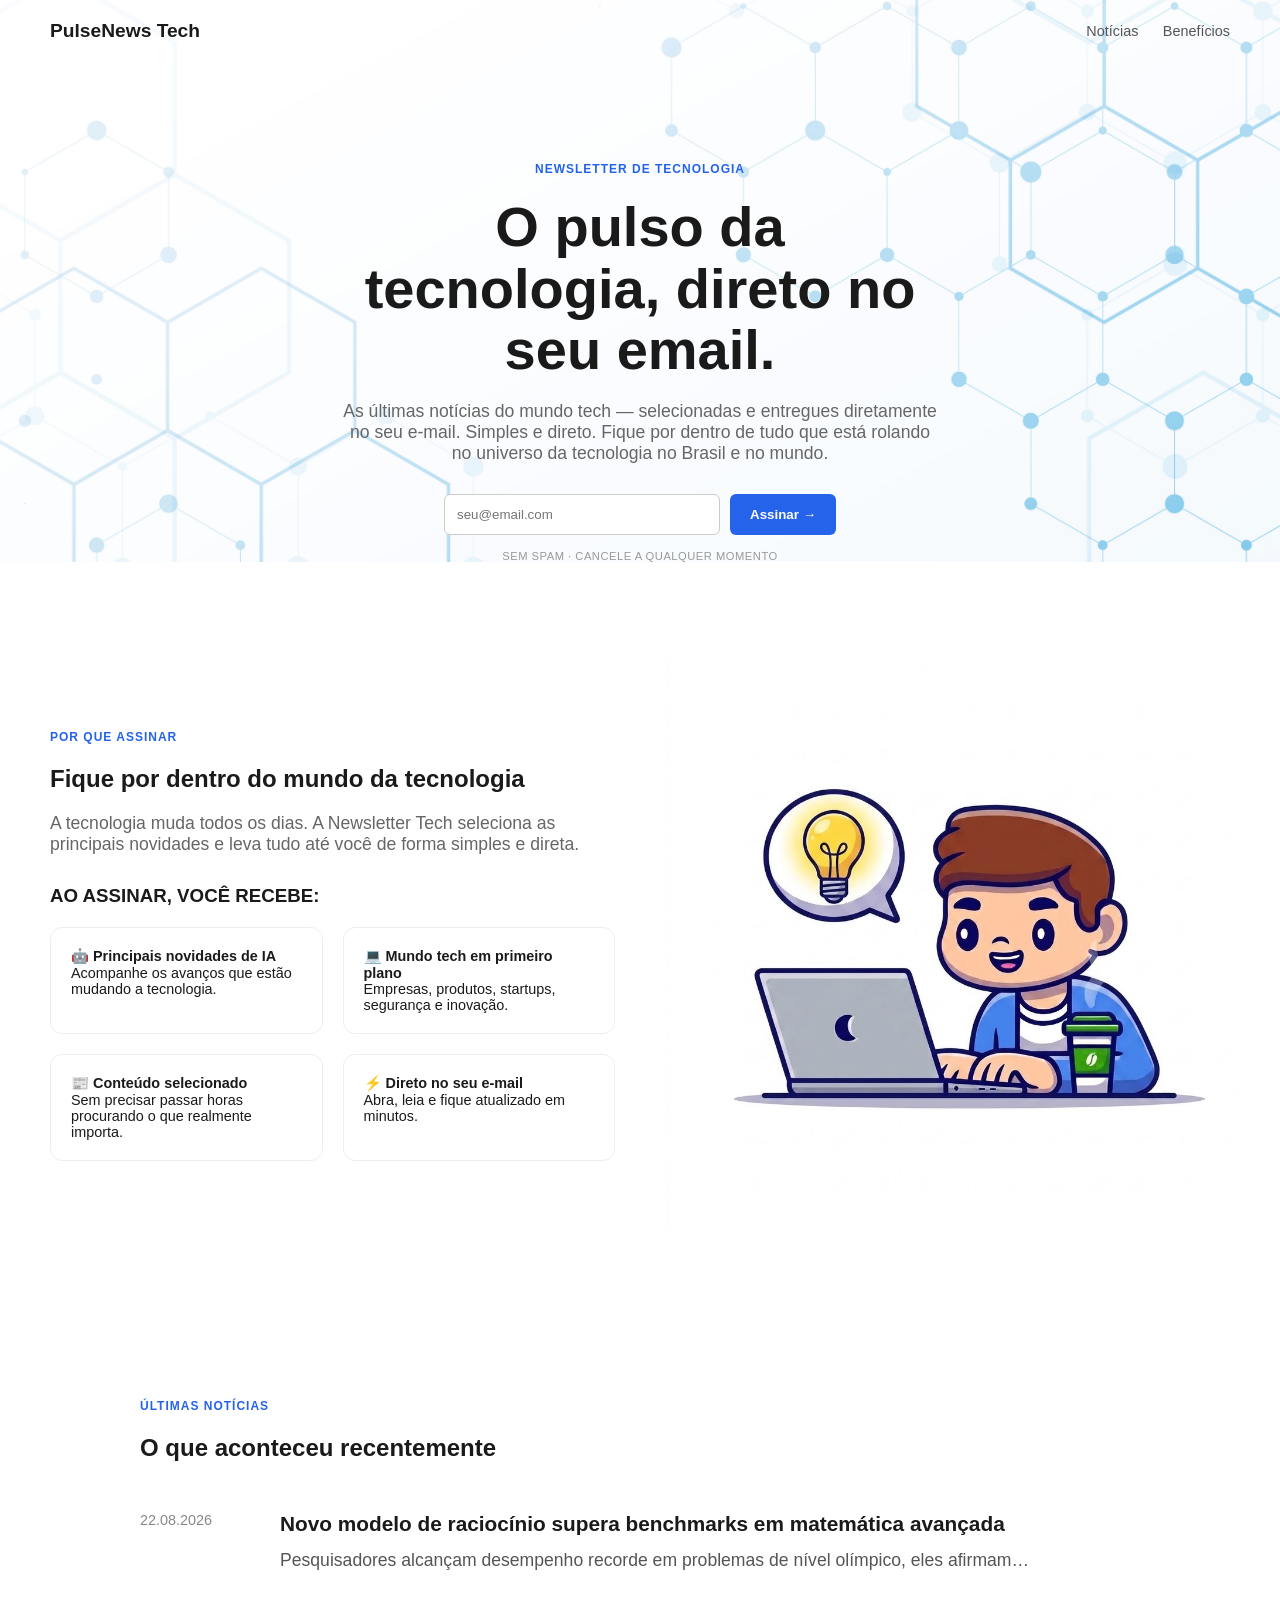
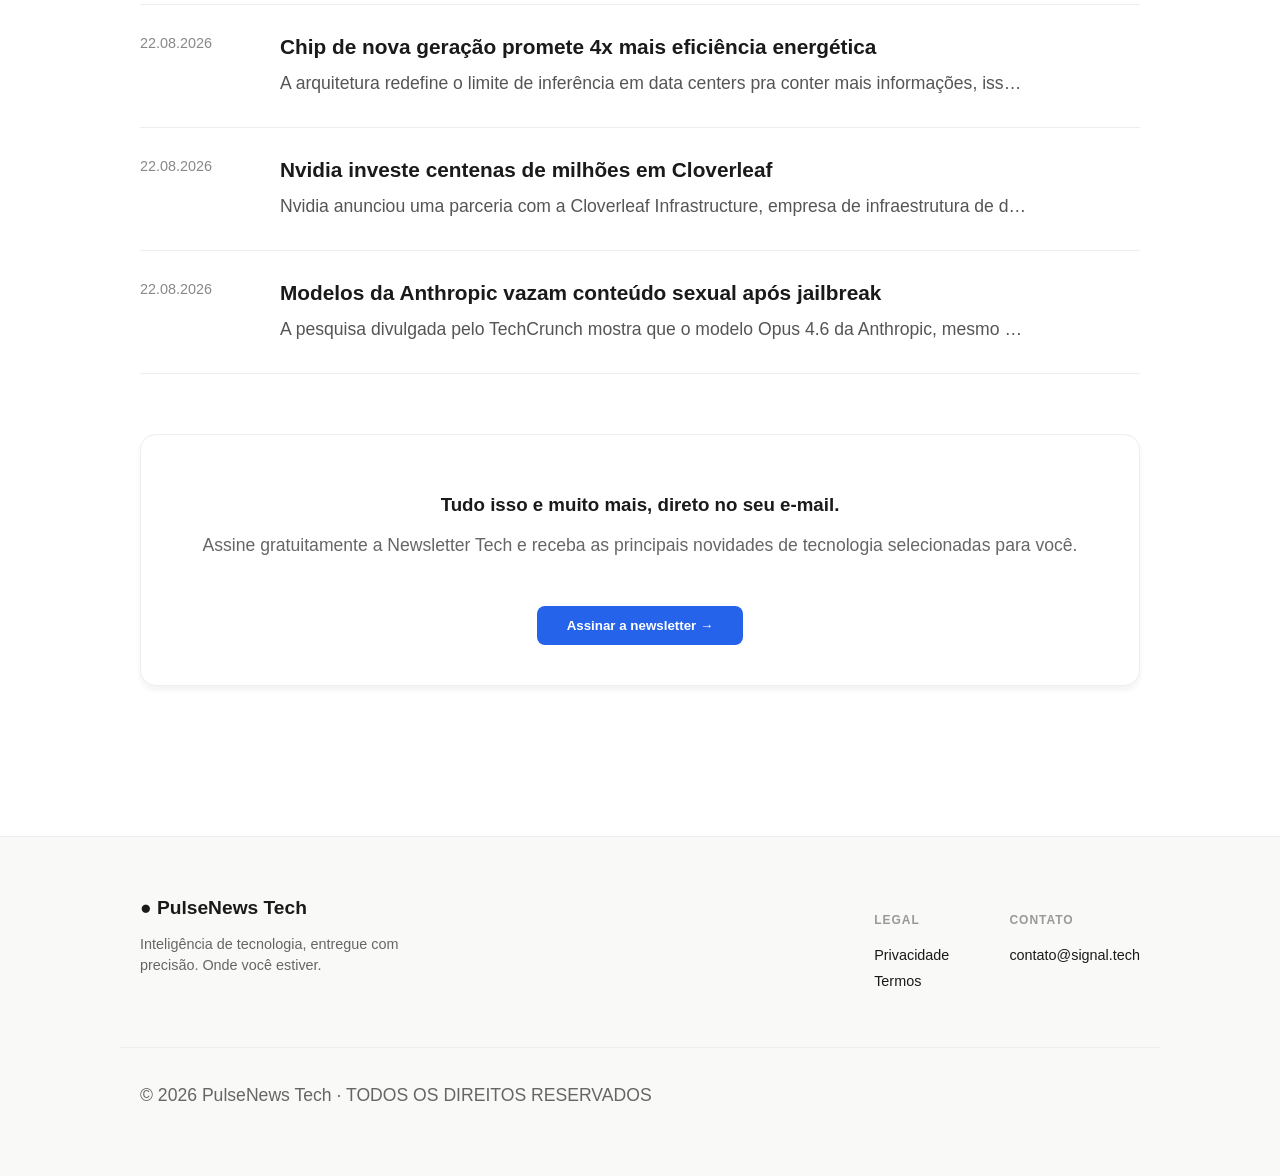
==== commit a1b1356f: "atualização" ====
--- a/index.html
+++ b/index.html
@@ -8,11 +8,10 @@
 </head>
 <body>
     <header>
-        <div class="logo">PulseTech</div>
+        <div class="logo">PulseNews Tech</div>
         <nav>
-            <a href="#">Notícias</a>
-            <a href="#">Benefícios</a>
-            <a href="#" class="btn-inscrever">Login</a>
+            <a href="#noticias">Notícias</a>
+            <a href="#beneficios">Benefícios</a>
         </nav>
     </header>
 
@@ -31,6 +30,11 @@
         </form>
         <div class="footer-text">SEM SPAM · CANCELE A QUALQUER MOMENTO</div>
     </main>
+
+    <section id="beneficios">
+  <!-- conteúdo da seção de notícias -->
+</section>
+
     <section class="benefits-section">
     <div class="benefits-text">
         <span class="label">POR QUE ASSINAR</span>
@@ -49,6 +53,11 @@
         <img src="imagens/nova.jpg" alt="Ilustração">
     </div>
 </section>
+
+<section id="noticias">
+  <!-- conteúdo da seção de notícias -->
+</section>
+
 <section class="news-section">
     <span class="label">ÚLTIMAS NOTÍCIAS</span>
     <h2>O que aconteceu recentemente</h2>
@@ -101,7 +110,7 @@
 <footer class="footer">
     <div class="footer-content">
         <div class="footer-brand">
-            <div class="logo">● PulseTech</div>
+            <div class="logo">● PulseNews Tech</div>
             <p>Inteligência de tecnologia, entregue com precisão. Onde você estiver.</p>
         </div>
         
@@ -119,11 +128,9 @@
     </div>
     
     <div class="footer-bottom">
-        <p>© 2026 PulseTech · TODOS OS DIREITOS RESERVADOS</p>
+        <p>© 2026 PulseNews Tech · TODOS OS DIREITOS RESERVADOS</p>
     </div>
 </footer>
-
-
 
     <script src="script.js"></script>
 </body>
--- a/index.css
+++ b/index.css
@@ -29,7 +29,6 @@
 .logo { font-weight: bold; font-size: 1.2rem; }
 
 nav a { margin-left: 20px; text-decoration: none; color: #555; font-size: 0.9rem; }
-.btn-inscrever { color: #1a1a1a; font-weight: bold; }
 
 .main-content {
     text-align: center;
@@ -199,3 +198,7 @@
     font-size: 0.75rem;
     color: #999;
 }
+
+html {
+  scroll-behavior: smooth;
+}
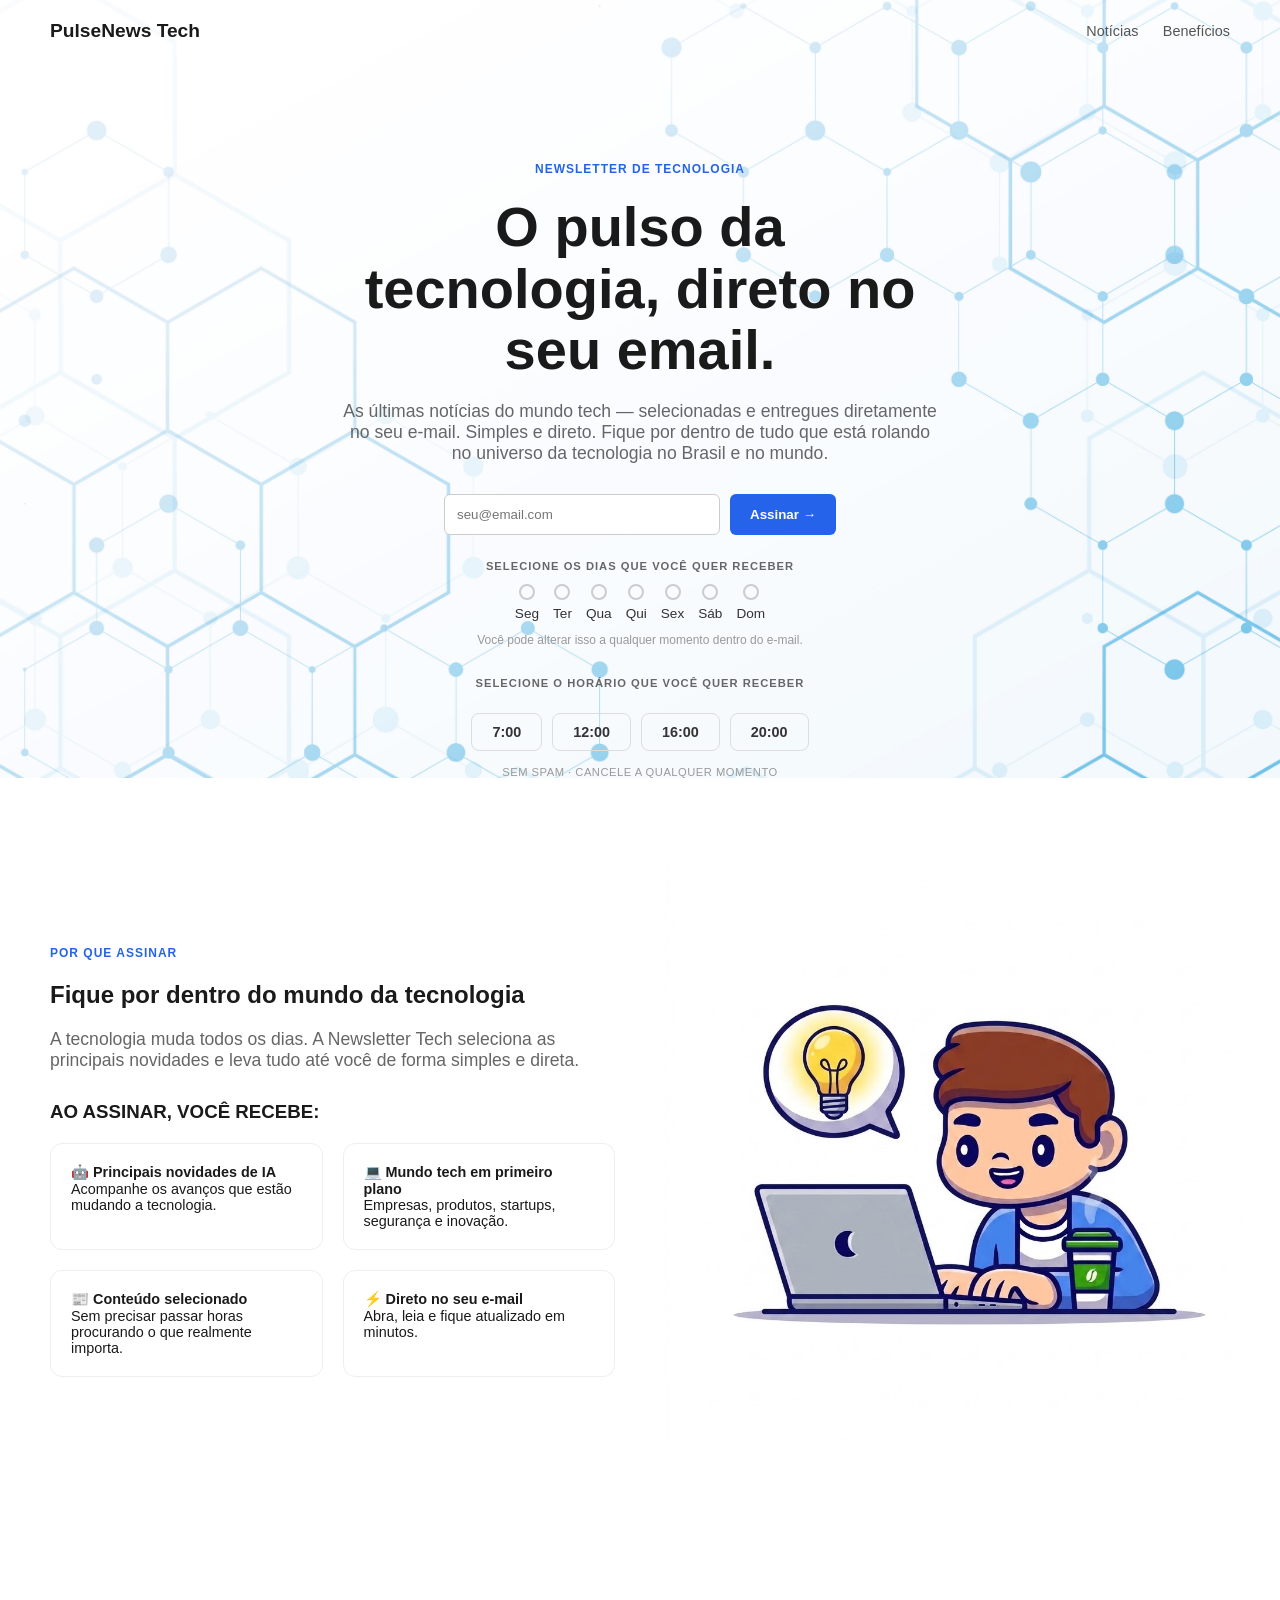
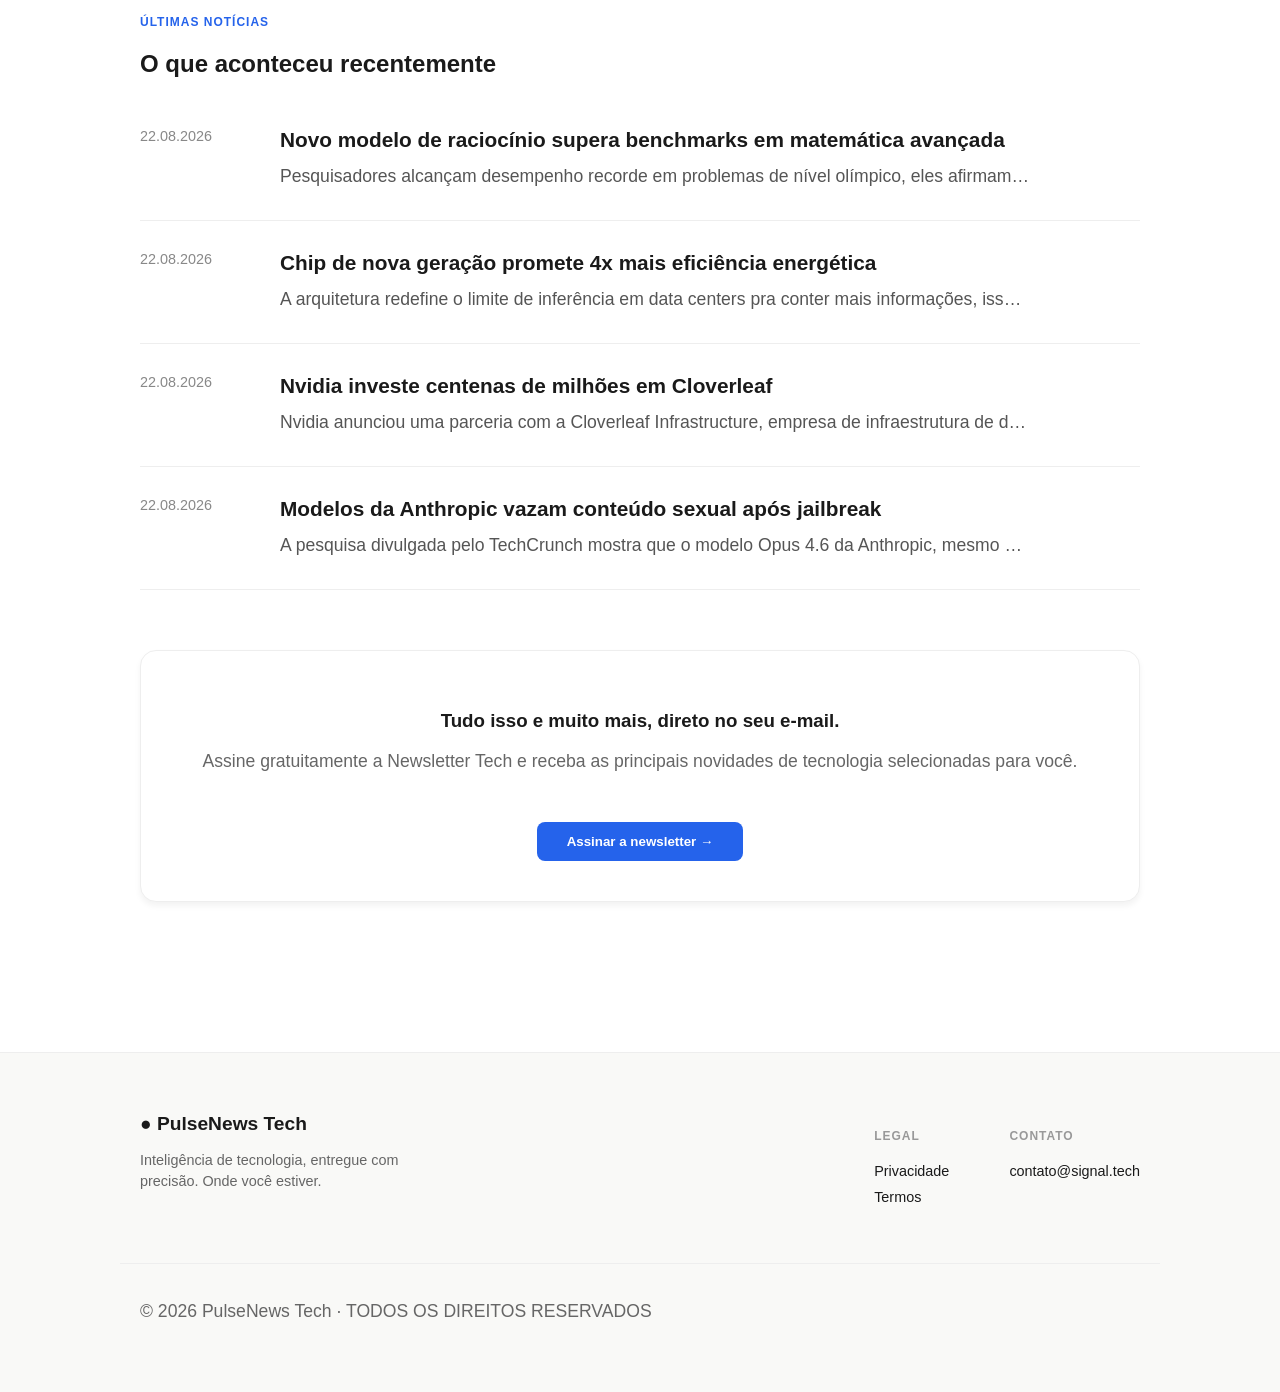
==== commit 9f4e6c1a: "updates de seleção" ====
--- a/index.html
+++ b/index.html
@@ -24,11 +24,89 @@
             Fique por dentro de tudo que está rolando no universo da 
             tecnologia no Brasil e no mundo.</p>
         
-        <form id="newsletterForm">
-            <input type="email" id="emailInput" placeholder="seu@email.com" required>
-            <button type="submit">Assinar →</button>
-        </form>
-        <div class="footer-text">SEM SPAM · CANCELE A QUALQUER MOMENTO</div>
+<form id="newsletterForm">
+    <input type="email" id="emailInput" placeholder="seu@email.com" required>
+    <button type="submit">Assinar →</button>
+</form>
+
+<div class="days-selector">
+    <span class="days-label">SELECIONE OS DIAS QUE VOCÊ QUER RECEBER</span>
+    <div class="days-row">
+        <div class="days-options">
+            <label class="day-checkbox">
+                <input type="checkbox" name="dias" value="seg">
+                <span class="day-circle"></span>
+                <span class="day-name">Seg</span>
+            </label>
+            <label class="day-checkbox">
+                <input type="checkbox" name="dias" value="ter">
+                <span class="day-circle"></span>
+                <span class="day-name">Ter</span>
+            </label>
+            <label class="day-checkbox">
+                <input type="checkbox" name="dias" value="qua">
+                <span class="day-circle"></span>
+                <span class="day-name">Qua</span>
+            </label>
+            <label class="day-checkbox">
+                <input type="checkbox" name="dias" value="qui">
+                <span class="day-circle"></span>
+                <span class="day-name">Qui</span>
+            </label>
+            <label class="day-checkbox">
+                <input type="checkbox" name="dias" value="sex">
+                <span class="day-circle"></span>
+                <span class="day-name">Sex</span>
+            </label>
+            <label class="day-checkbox">
+                <input type="checkbox" name="dias" value="sab">
+                <span class="day-circle"></span>
+                <span class="day-name">Sáb</span>
+            </label>
+            <label class="day-checkbox">
+                <input type="checkbox" name="dias" value="dom">
+                <span class="day-circle"></span>
+                <span class="day-name">Dom</span>
+            </label>
+        </div>
+
+        <div class="days-warning" id="daysWarning">
+            Você vai receber as notícias apenas nos dias selecionados. Não enviamos resumo dos outros dias.
+        </div>
+    </div>
+
+    <div class="days-hint">Você pode alterar isso a qualquer momento dentro do e-mail.</div>
+
+<div class="time-selector">
+    <span class="days-label">SELECIONE O HORÁRIO QUE VOCÊ QUER RECEBER</span>
+    <div class="time-row">
+        <div class="time-options">
+    <label class="time-option">
+        <input type="radio" name="horario" value="07:00">
+        <span class="time-pill">7:00</span>
+    </label>
+    <label class="time-option">
+        <input type="radio" name="horario" value="12:00">
+        <span class="time-pill">12:00</span>
+    </label>
+    <label class="time-option">
+        <input type="radio" name="horario" value="16:00">
+        <span class="time-pill">16:00</span>
+    </label>
+    <label class="time-option">
+        <input type="radio" name="horario" value="20:00">
+        <span class="time-pill">20:00</span>
+    </label>
+</div>
+
+        <div class="time-warning" id="timeWarning">
+            Será o horário de envio das notícias das últimas 24h, contando a partir do horário selecionado.
+        </div>
+    </div>
+</div>
+</div>
+
+<div class="footer-text">SEM SPAM · CANCELE A QUALQUER MOMENTO</div>
     </main>
 
     <section id="beneficios">
--- a/index.css
+++ b/index.css
@@ -202,3 +202,162 @@
 html {
   scroll-behavior: smooth;
 }
+
+.days-selector {
+    margin-top: 25px;
+    text-align: center;
+}
+
+.days-label {
+    display: block;
+    color: #666;
+    font-size: 0.7rem;
+    letter-spacing: 1px;
+    font-weight: bold;
+    margin-bottom: 12px;
+}
+
+.days-options {
+    display: flex;
+    justify-content: center;
+    gap: 14px;
+    flex-wrap: wrap;
+}
+
+.day-checkbox {
+    display: flex;
+    flex-direction: column;
+    align-items: center;
+    gap: 6px;
+    cursor: pointer;
+    font-size: 0.85rem;
+    color: #333;
+}
+
+.day-checkbox input {
+    display: none;
+}
+
+.day-circle {
+    width: 16px;
+    height: 16px;
+    border: 2px solid #ccc;
+    border-radius: 50%;
+    display: inline-block;
+    box-sizing: border-box;
+    position: relative;
+    transition: all 0.2s ease;
+}
+
+.day-checkbox input:checked + .day-circle {
+    border-color: #2563eb;
+    background: #2563eb;
+}
+
+.day-checkbox input:checked + .day-circle::after {
+    content: "";
+    position: absolute;
+    top: 3px;
+    left: 3px;
+    width: 6px;
+    height: 6px;
+    background: white;
+    border-radius: 50%;
+}
+
+.days-hint {
+    margin-top: 12px;
+    font-size: 0.75rem;
+    color: #999;
+}
+
+.days-row {
+    position: relative;
+    display: inline-flex;
+    justify-content: center;
+}
+
+.days-warning {
+    position: absolute;
+    top: 50%;
+    left: 100%;
+    transform: translateY(-50%);
+    margin-left: 80px;
+    padding: 10px 16px;
+    background: #eff6ff;
+    color: #2563eb;
+    border-radius: 8px;
+    font-size: 0.8rem;
+    width: 260px;
+    text-align: left;
+    display: none;
+}
+
+.days-warning.visible {
+    display: inline-block;
+}
+
+.days-warning.visible {
+    display: inline-block;
+}
+
+.time-selector {
+    margin-top: 30px;
+    text-align: center;
+}
+
+.time-options {
+    display: flex;
+    justify-content: center;
+    gap: 10px;
+    flex-wrap: wrap;
+    margin-top: 12px;
+}
+
+.time-option input {
+    display: none;
+}
+
+.time-pill {
+    display: inline-block;
+    padding: 10px 20px;
+    border: 1px solid #ddd;
+    border-radius: 8px;
+    font-weight: bold;
+    font-size: 0.9rem;
+    color: #333;
+    cursor: pointer;
+    transition: all 0.2s ease;
+}
+
+.time-option input:checked + .time-pill {
+    background: #2563eb;
+    border-color: #2563eb;
+    color: white;
+}
+
+.time-row {
+    position: relative;
+    display: inline-flex;
+    justify-content: center;
+}
+
+.time-warning {
+    position: absolute;
+    top: 50%;
+    left: 100%;
+    transform: translateY(-50%);
+    margin-left: 30px;
+    padding: 10px 16px;
+    background: #eff6ff;
+    color: #2563eb;
+    border-radius: 8px;
+    font-size: 0.8rem;
+    width: 260px;
+    text-align: left;
+    display: none;
+}
+
+.time-warning.visible {
+    display: inline-block;
+}
